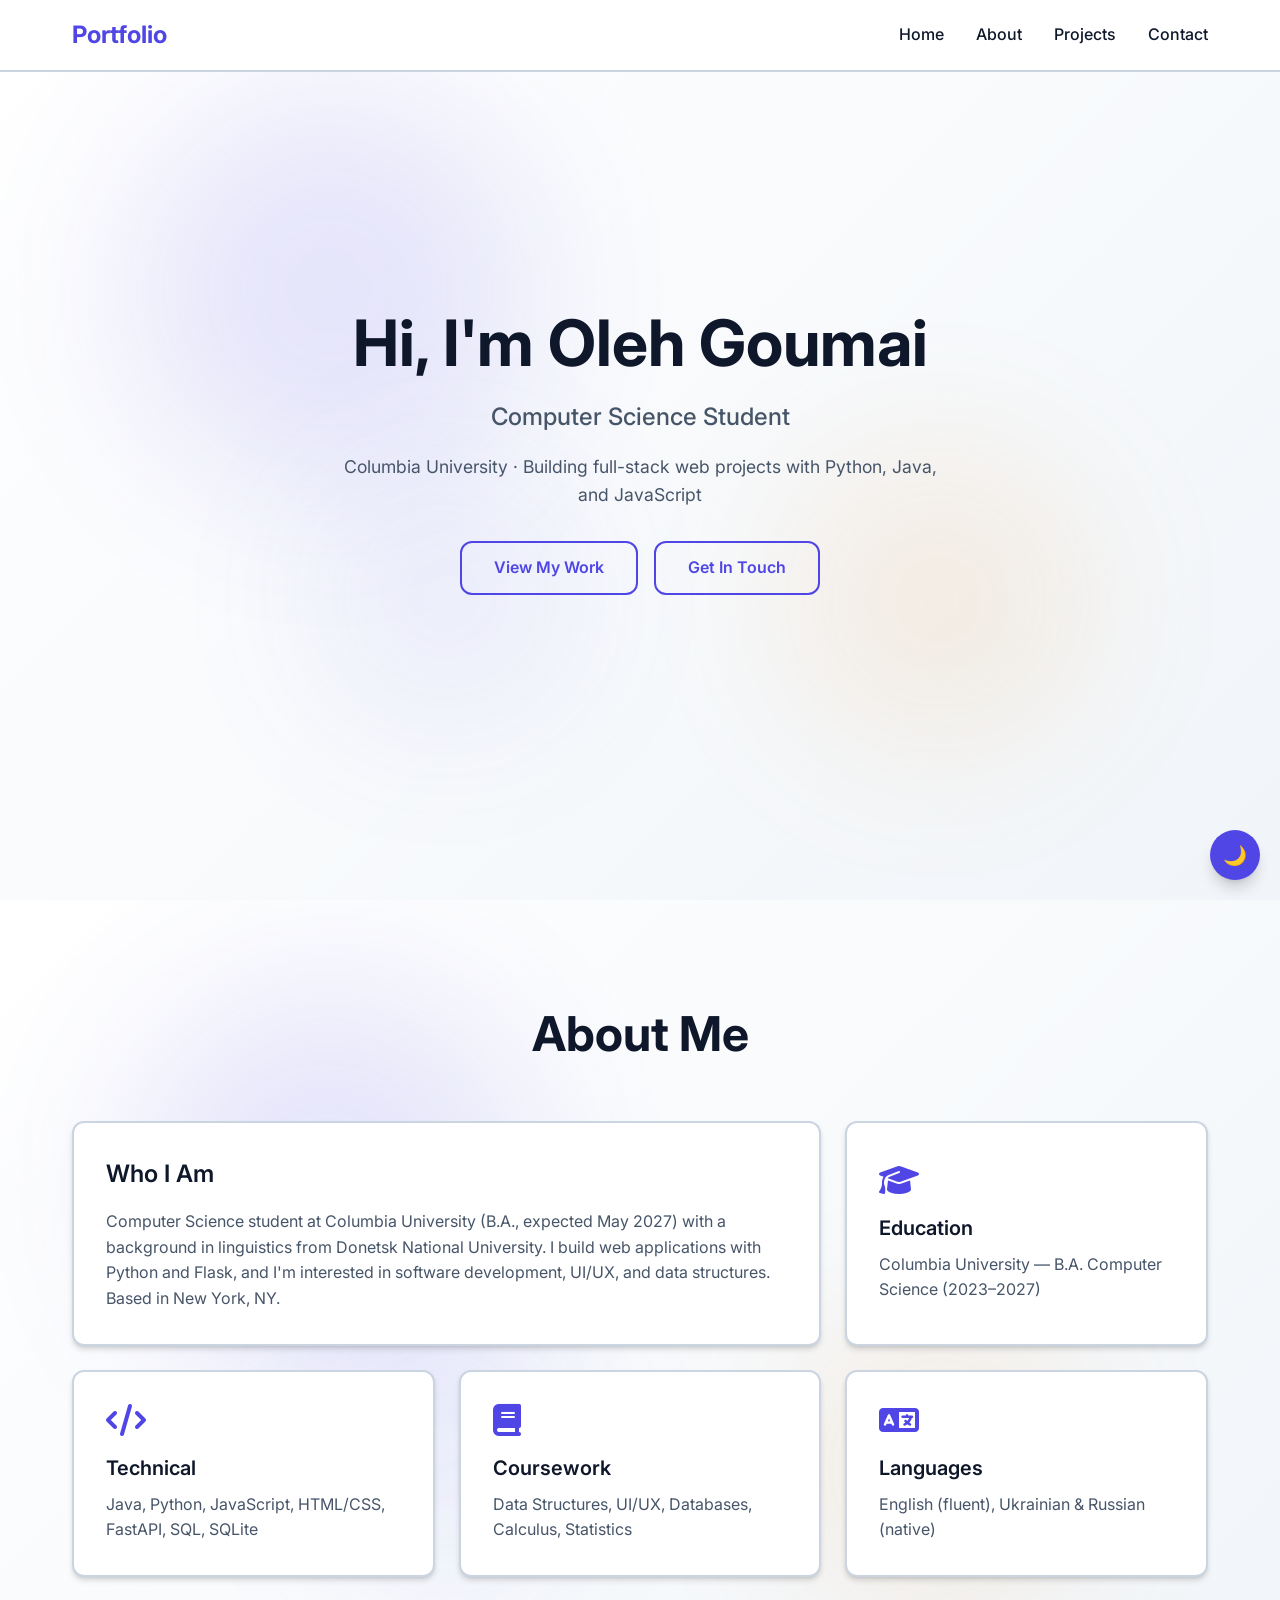
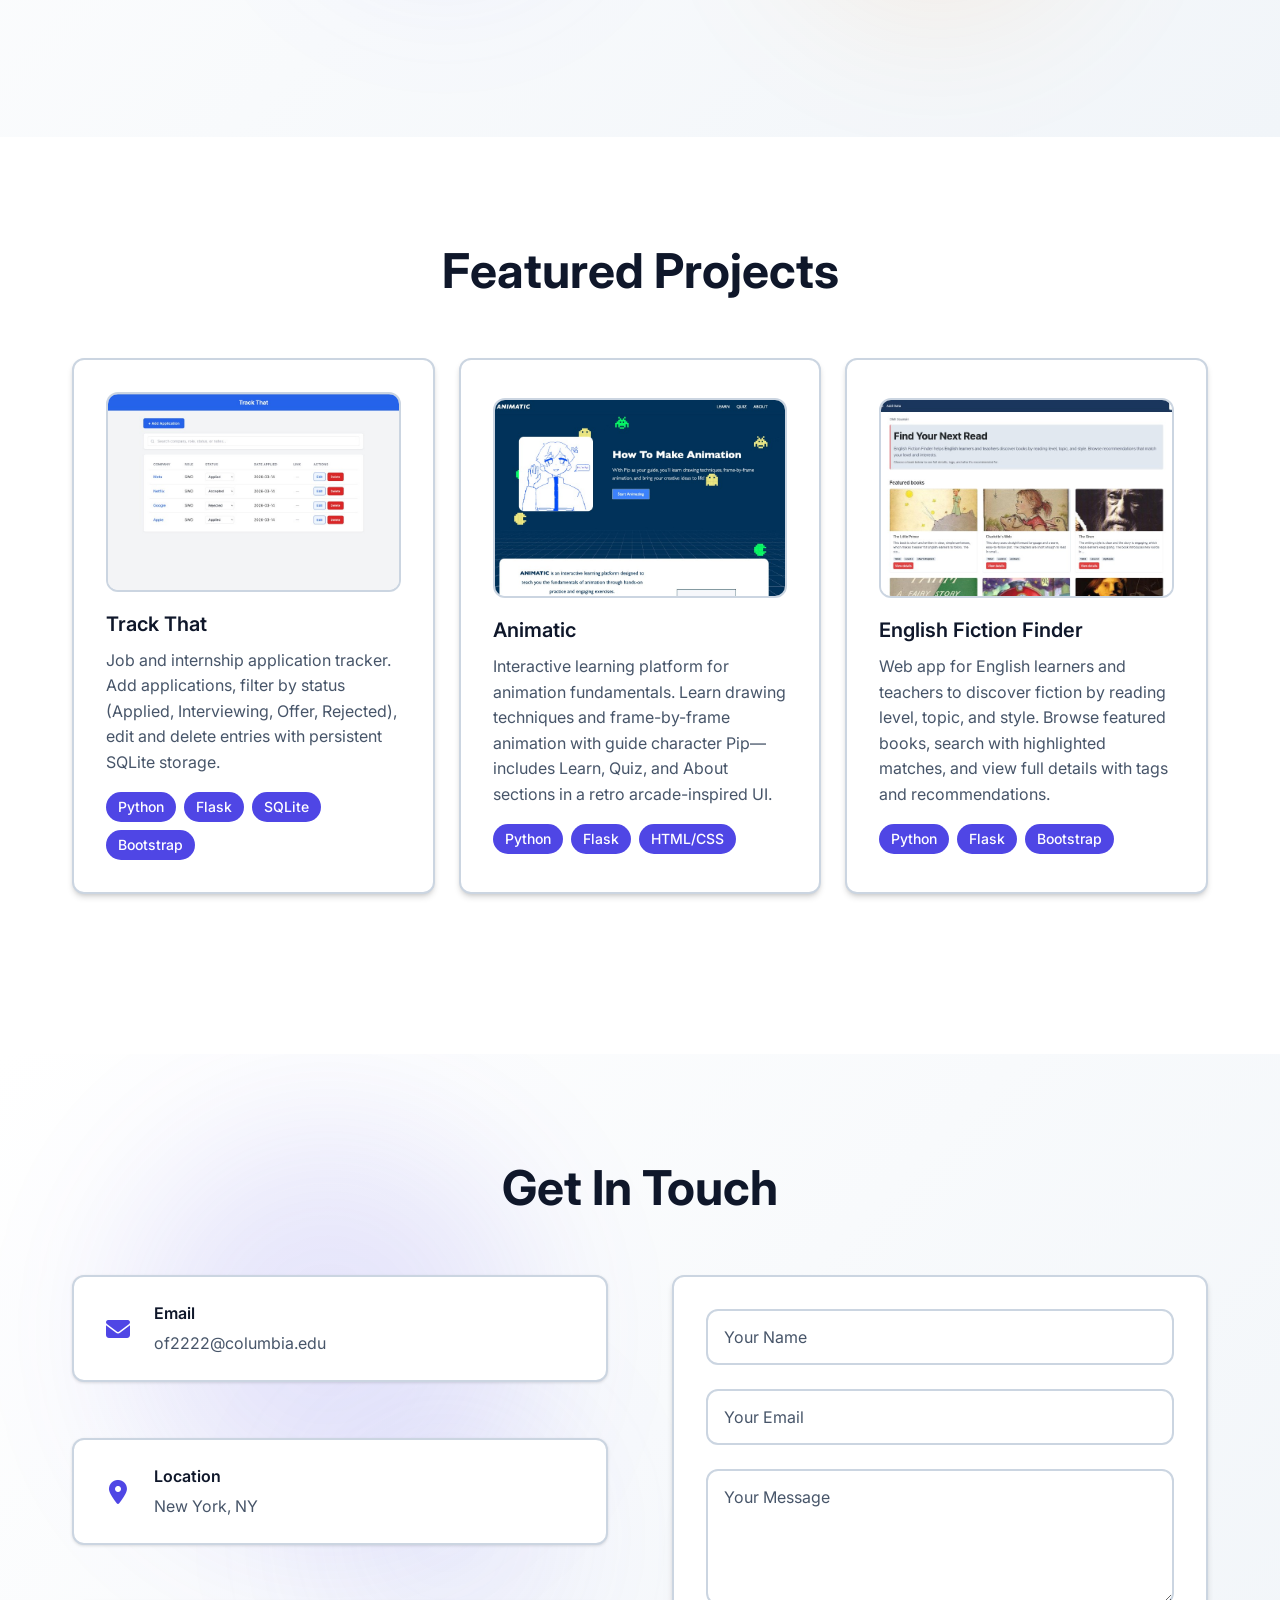
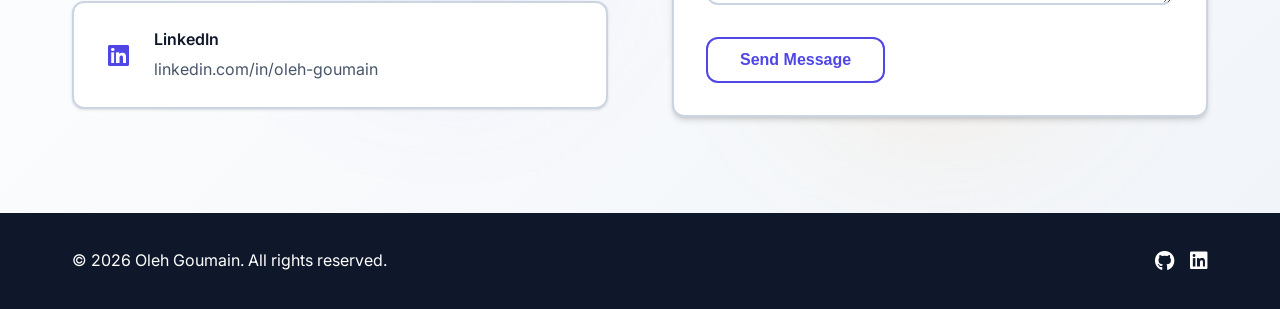
==== index.html @ 56ac2f91 "Rename Index.html to index.html for GitHub Pages default routing." ====
<!DOCTYPE html>
<html lang="en">
<head>
    <meta charset="UTF-8">
    <meta name="viewport" content="width=device-width, initial-scale=1.0">
    <meta name="description" content="Oleh Goumain - Computer Science student at Columbia University. Portfolio of web projects and technical skills.">
    <title>Oleh Goumain - Portfolio</title>
    <link rel="stylesheet" href="index.css">
    <link href="https://fonts.googleapis.com/css2?family=Inter:wght@300;400;500;600;700&display=swap" rel="stylesheet">
    <link rel="stylesheet" href="https://cdnjs.cloudflare.com/ajax/libs/font-awesome/6.4.0/css/all.min.css">
</head>
<body>
    <!-- Navigation -->
    <nav class="navbar">
        <div class="nav-container">
            <div class="nav-logo">
                <span>Portfolio</span>
            </div>
            <ul class="nav-menu">
                <li><a href="#home" class="nav-link">Home</a></li>
                <li><a href="#about" class="nav-link">About</a></li>
                <li><a href="#projects" class="nav-link">Projects</a></li>
                <li><a href="#contact" class="nav-link">Contact</a></li>
            </ul>
            <div class="hamburger">
                <span class="bar"></span>
                <span class="bar"></span>
                <span class="bar"></span>
            </div>
        </div>
    </nav>

    <!-- Hero Section -->
    <section id="home" class="hero">
        <div class="hero-bg">
            <div class="hero-gradient"></div>
            <div class="hero-orb hero-orb-1"><div class="hero-orb-inner"></div></div>
            <div class="hero-orb hero-orb-2"><div class="hero-orb-inner"></div></div>
            <div class="hero-orb hero-orb-3"><div class="hero-orb-inner"></div></div>
        </div>
        <div class="hero-content">
            <h1 class="hero-title">Hi, I'm <span class="highlight">Oleh Goumain</span></h1>
            <p class="hero-subtitle">Computer Science Student</p>
            <p class="hero-description">Columbia University · Building full-stack web projects with Python, Java, and JavaScript</p>
            <div class="hero-buttons">
                <a href="#projects" class="btn btn-primary">View My Work</a>
                <a href="#contact" class="btn btn-secondary">Get In Touch</a>
            </div>
        </div>
    </section>

    <!-- About Section with Bento Grid -->
    <section id="about" class="about-section">
        <div class="hero-bg">
            <div class="hero-gradient"></div>
            <div class="hero-orb hero-orb-1"><div class="hero-orb-inner"></div></div>
            <div class="hero-orb hero-orb-2"><div class="hero-orb-inner"></div></div>
            <div class="hero-orb hero-orb-3"><div class="hero-orb-inner"></div></div>
        </div>
        <div class="container">
            <h2 class="section-title">About Me</h2>
            <div class="bento-grid">
                <div class="bento-item large">
                    <div class="bento-content">
                        <h3>Who I Am</h3>
                        <p>Computer Science student at Columbia University (B.A., expected May 2027) with a background in linguistics from Donetsk National University. I build web applications with Python and Flask, and I'm interested in software development, UI/UX, and data structures. Based in New York, NY.</p>
                    </div>
                </div>
                <div class="bento-item">
                    <div class="bento-content">
                        <i class="fas fa-graduation-cap"></i>
                        <h4>Education</h4>
                        <p>Columbia University — B.A. Computer Science (2023–2027)</p>
                    </div>
                </div>
                <div class="bento-item">
                    <div class="bento-content">
                        <i class="fas fa-code"></i>
                        <h4>Technical</h4>
                        <p>Java, Python, JavaScript, HTML/CSS, FastAPI, SQL, SQLite</p>
                    </div>
                </div>
                <div class="bento-item">
                    <div class="bento-content">
                        <i class="fas fa-book"></i>
                        <h4>Coursework</h4>
                        <p>Data Structures, UI/UX, Databases, Calculus, Statistics</p>
                    </div>
                </div>
                <div class="bento-item">
                    <div class="bento-content">
                        <i class="fas fa-language"></i>
                        <h4>Languages</h4>
                        <p>English (fluent), Ukrainian & Russian (native)</p>
                    </div>
                </div>
            </div>
        </div>
    </section>

    <!-- Projects Section with Bento Grid -->
    <section id="projects" class="projects-section">
        <div class="container">
            <h2 class="section-title">Featured Projects</h2>
            <div class="bento-grid">
                <div class="bento-item project-card">
                    <a href="https://github.com/OleNY1/Track-That" class="project-link" target="_blank" rel="noopener noreferrer">
                        <div class="bento-content">
                            <div class="project-image">
                                <img src="track-that.png" alt="Track That - Job application tracker interface">
                            </div>
                            <h4>Track That</h4>
                            <p>Job and internship application tracker. Add applications, filter by status (Applied, Interviewing, Offer, Rejected), edit and delete entries with persistent SQLite storage.</p>
                            <div class="project-tags">
                                <span class="tag">Python</span>
                                <span class="tag">Flask</span>
                                <span class="tag">SQLite</span>
                                <span class="tag">Bootstrap</span>
                            </div>
                        </div>
                    </a>
                </div>
                <div class="bento-item project-card">
                    <a href="https://github.com/OleNY1/Animatic_UI_Project" class="project-link" target="_blank" rel="noopener noreferrer">
                        <div class="bento-content">
                            <div class="project-image">
                                <img src="animatic.png" alt="Animatic - interactive animation learning platform landing page">
                            </div>
                            <h4>Animatic</h4>
                            <p>Interactive learning platform for animation fundamentals. Learn drawing techniques and frame-by-frame animation with guide character Pip—includes Learn, Quiz, and About sections in a retro arcade-inspired UI.</p>
                            <div class="project-tags">
                                <span class="tag">Python</span>
                                <span class="tag">Flask</span>
                                <span class="tag">HTML/CSS</span>
                            </div>
                        </div>
                    </a>
                </div>
                <div class="bento-item project-card">
                    <a href="https://github.com/OleNY1/English_fiction_finder" class="project-link" target="_blank" rel="noopener noreferrer">
                        <div class="bento-content">
                            <div class="project-image">
                                <img src="english-fiction-finder.png" alt="English Fiction Finder - book recommendations for English learners">
                            </div>
                            <h4>English Fiction Finder</h4>
                            <p>Web app for English learners and teachers to discover fiction by reading level, topic, and style. Browse featured books, search with highlighted matches, and view full details with tags and recommendations.</p>
                            <div class="project-tags">
                                <span class="tag">Python</span>
                                <span class="tag">Flask</span>
                                <span class="tag">Bootstrap</span>
                            </div>
                        </div>
                    </a>
                </div>
            </div>
        </div>
    </section>

    <!-- Contact Section -->
    <section id="contact" class="contact-section">
        <div class="hero-bg">
            <div class="hero-gradient"></div>
            <div class="hero-orb hero-orb-1"><div class="hero-orb-inner"></div></div>
            <div class="hero-orb hero-orb-2"><div class="hero-orb-inner"></div></div>
            <div class="hero-orb hero-orb-3"><div class="hero-orb-inner"></div></div>
        </div>
        <div class="container">
            <h2 class="section-title">Get In Touch</h2>
            <div class="contact-grid">
                <div class="contact-info">
                    <div class="contact-item">
                        <i class="fas fa-envelope"></i>
                        <div>
                            <h4>Email</h4>
                            <p><a href="mailto:of2222@columbia.edu">of2222@columbia.edu</a></p>
                        </div>
                    </div>
                    <div class="contact-item">
                        <i class="fas fa-map-marker-alt"></i>
                        <div>
                            <h4>Location</h4>
                            <p>New York, NY</p>
                        </div>
                    </div>
                    <div class="contact-item">
                        <i class="fab fa-linkedin"></i>
                        <div>
                            <h4>LinkedIn</h4>
                            <p><a href="https://linkedin.com/in/oleh-goumain" target="_blank" rel="noopener noreferrer">linkedin.com/in/oleh-goumain</a></p>
                        </div>
                    </div>
                </div>
                <div class="contact-form">
                    <form>
                        <div class="form-group">
                            <input type="text" placeholder="Your Name" required>
                        </div>
                        <div class="form-group">
                            <input type="email" placeholder="Your Email" required>
                        </div>
                        <div class="form-group">
                            <textarea placeholder="Your Message" rows="5" required></textarea>
                        </div>
                        <button type="submit" class="btn btn-primary">Send Message</button>
                    </form>
                </div>
            </div>
        </div>
    </section>

    <!-- Footer -->
    <footer class="footer">
        <div class="container">
            <div class="footer-content">
                <p>&copy; 2026 Oleh Goumain. All rights reserved.</p>
                <div class="social-links">
                    <a href="https://github.com/OleNY1" target="_blank" rel="noopener noreferrer" aria-label="GitHub"><i class="fab fa-github"></i></a>
                    <a href="https://linkedin.com/in/oleh-goumain" target="_blank" rel="noopener noreferrer" aria-label="LinkedIn"><i class="fab fa-linkedin"></i></a>
                </div>
            </div>
        </div>
    </footer>

    <script src="Index.js"></script>
</body>
</html>
---- index.css ----
/* Reset and Base Styles */
* {
    margin: 0;
    padding: 0;
    box-sizing: border-box;
}

:root {
    --primary-color: #4f46e5;
    --primary-dark: #4338ca;
    --secondary-color: #d97706;
    --text-primary: #0f172a;
    --text-secondary: #475569;
    --bg-primary: #ffffff;
    --bg-secondary: #f1f5f9;
    --bg-tertiary: #e2e8f0;
    --border-color: #cbd5e1;
    --shadow-sm: 0 1px 3px 0 rgb(0 0 0 / 0.12);
    --shadow-md: 0 4px 6px -1px rgb(0 0 0 / 0.15), 0 2px 4px -2px rgb(0 0 0 / 0.12);
    --shadow-lg: 0 10px 15px -3px rgb(0 0 0 / 0.18), 0 4px 6px -4px rgb(0 0 0 / 0.12);
    --shadow-xl: 0 20px 25px -5px rgb(0 0 0 / 0.2), 0 8px 10px -6px rgb(0 0 0 / 0.15);
    --border-radius: 12px;
    --transition: all 0.3s cubic-bezier(0.4, 0, 0.2, 1);
}

body {
    font-family: 'Inter', -apple-system, BlinkMacSystemFont, 'Segoe UI', Roboto, sans-serif;
    line-height: 1.6;
    color: var(--text-primary);
    background-color: var(--bg-primary);
    overflow-x: hidden;
}

.container {
    max-width: 1200px;
    margin: 0 auto;
    padding: 0 2rem;
}

/* Navigation */
.navbar {
    position: fixed;
    top: 0;
    width: 100%;
    background: rgba(255, 255, 255, 0.98);
    backdrop-filter: blur(10px);
    border-bottom: 2px solid var(--border-color);
    z-index: 1000;
    transition: var(--transition);
}

.nav-container {
    max-width: 1200px;
    margin: 0 auto;
    padding: 0 2rem;
    display: flex;
    justify-content: space-between;
    align-items: center;
    height: 70px;
}

.nav-logo span {
    font-size: 1.5rem;
    font-weight: 700;
    color: var(--primary-color);
}

.nav-menu {
    display: flex;
    list-style: none;
    gap: 2rem;
}


.nav-link {
    text-decoration: none;
    color: var(--text-primary);
    font-weight: 500;
    transition: var(--transition);
    position: relative;      
}

.nav-link:hover {
    color: var(--primary-color);
}

.nav-link::after {
    content: '';
    position: absolute;
    bottom: -5px;
    left: 0;
    width: 0;
    height: 2px;
    background: var(--primary-color);
    transition: var(--transition);
}

.nav-link:hover::after {
    width: 100%;
}

.hamburger {
    display: none;
    flex-direction: column;
    cursor: pointer;
}

.bar {
    width: 25px;
    height: 3px;
    background: var(--text-primary);
    margin: 3px 0;
    transition: var(--transition);
}


/* Hero Section */
.hero {
    min-height: 100vh;
    display: flex;
    align-items: center;
    justify-content: center;
    text-align: center;
    padding: 2rem;
    position: relative;
    overflow: hidden;
}

.hero-bg {
    position: absolute;
    inset: 0;
    pointer-events: none;
}

.hero-gradient {
    position: absolute;
    inset: 0;
    background: linear-gradient(135deg, #ffffff 0%, #f1f5f9 25%, #e2e8f0 50%, #cbd5e1 75%, #f8fafc 100%);
    background-size: 400% 400%;
    animation: gradientShift 15s ease infinite;
}

.hero-orb {
    position: absolute;
    transition: transform 0.3s ease-out;
}

.hero-orb-inner {
    width: 100%;
    height: 100%;
    border-radius: 50%;
    filter: blur(80px);
    opacity: 0.5;
}

.hero-orb-1 {
    width: 400px;
    height: 400px;
    top: 10%;
    left: 10%;
}

.hero-orb-1 .hero-orb-inner {
    background: rgba(79, 70, 229, 0.25);
    animation: float1 12s ease-in-out infinite;
}

.hero-orb-2 {
    width: 300px;
    height: 300px;
    top: 50%;
    right: 15%;
}

.hero-orb-2 .hero-orb-inner {
    background: rgba(217, 119, 6, 0.2);
    animation: float2 14s ease-in-out infinite;
}

.hero-orb-3 {
    width: 250px;
    height: 250px;
    bottom: 20%;
    left: 25%;
}

.hero-orb-3 .hero-orb-inner {
    background: rgba(99, 102, 241, 0.2);
    animation: float3 10s ease-in-out infinite;
}

.hero-content {
    max-width: 800px;
    position: relative;
    z-index: 1;
}

@keyframes gradientShift {
    0%, 100% { background-position: 0% 50%; }
    50% { background-position: 100% 50%; }
}

@keyframes float1 {
    0%, 100% { transform: translate(0, 0) scale(1); }
    33% { transform: translate(30px, -40px) scale(1.05); }
    66% { transform: translate(-20px, 20px) scale(0.95); }
}

@keyframes float2 {
    0%, 100% { transform: translate(0, 0) scale(1); }
    33% { transform: translate(-40px, 25px) scale(1.1); }
    66% { transform: translate(25px, -30px) scale(0.9); }
}

@keyframes float3 {
    0%, 100% { transform: translate(0, 0) scale(1); }
    50% { transform: translate(-30px, -25px) scale(1.08); }
}

/* Ensure dark theme works with dynamic backgrounds */
.dark-theme .hero-gradient {
    background: linear-gradient(135deg, #0f172a 0%, #1e293b 25%, #334155 50%, #475569 75%, #1e293b 100%);
    background-size: 400% 400%;
}

.dark-theme .hero-orb-inner {
    opacity: 0.4;
}

/* stopped at line-height */
.hero-title {
    font-size: clamp(2.5rem, 5vw, 4rem);
    font-weight: 700;
    margin-bottom: 1rem;
    line-height: 1.2;
}

/* .highlight selector doesn't work properly it suppose to change purple to orange gradient text of "Oleh Goumain"*/
/* .highlight {
    background: linear-gradient(135deg, var(--primary-color), var(--secondary-color));
    -webkit-background-clip: text;
    -webkit-text-fill-color: transparent;
    background-clip: text;
} */

.hero-subtitle {
    font-size: 1.5rem;
    color: var(--text-secondary);
    margin-bottom: 1rem;
    font-weight: 500;
}

.hero-description {
    font-size: 1.1rem;
    color: var(--text-secondary);
    margin-bottom: 2rem;
    max-width: 600px;
    margin-left: auto;
    margin-right: auto;
}

.hero-buttons {
    display: flex;
    gap: 1rem;
    justify-content: center;
    flex-wrap: wrap;
}

/* Buttons */
.btn {
    display: inline-block;
    padding: 0.75rem 2rem;
    border-radius: var(--border-radius);
    text-decoration: none;
    font-weight: 600;
    transition: var(--transition);
    border: none;
    cursor: pointer;
    font-size: 1rem;
}

.btn-primary {
    background: transparent;
    color: var(--primary-color);
    border: 2px solid var(--primary-color);
}

.btn-primary:hover {
    background: var(--primary-dark);
    color: white;
    transform: translateY(-2px);
    box-shadow: var(--shadow-lg);
}

.btn-secondary {
    background: transparent;
    color: var(--primary-color);
    border: 2px solid var(--primary-color);
}

.btn-secondary:hover {
    background: var(--primary-color);
    color: white;
    transform: translateY(-2px);
    box-shadow: var(--shadow-lg);
}

/* This is where i stopped */
/* Section Styles */
.section-title {
    font-size: clamp(2rem, 4vw, 3rem);
    font-weight: 700;
    text-align: center;
    margin-bottom: 3rem;
    color: var(--text-primary);
}

/* Bento Grid */
.bento-grid {
    display: grid;
    grid-template-columns: repeat(auto-fit, minmax(300px, 1fr));
    gap: 1.5rem;
    margin-bottom: 4rem;
}

.bento-item {
    background: var(--bg-primary);
    border-radius: var(--border-radius);
    padding: 2rem;
    box-shadow: var(--shadow-md);
    transition: var(--transition);
    border: 2px solid var(--border-color);
    position: relative;
    overflow: hidden;
}

.bento-item::before {
    content: '';
    position: absolute;
    top: 0;
    left: 0;
    right: 0;
    height: 4px;
    background: linear-gradient(135deg, var(--primary-color), var(--secondary-color));
    transform: scaleX(0);
    transition: var(--transition);
}

.bento-item:hover {
    transform: translateY(-5px);
    box-shadow: var(--shadow-xl);
}

.bento-item:hover::before {
    transform: scaleX(1);
}

.bento-item.large {
    grid-column: span 2;
}

.bento-content {
    height: 100%;
    display: flex;
    flex-direction: column;
    justify-content: center;
}

.bento-content h3 {
    font-size: 1.5rem;
    font-weight: 600;
    margin-bottom: 1rem;
    color: var(--text-primary);
}

.bento-content h4 {
    font-size: 1.25rem;
    font-weight: 600;
    margin-bottom: 0.5rem;
    color: var(--text-primary);
}

.bento-content p {
    color: var(--text-secondary);
    line-height: 1.6;
}

.bento-content i {
    font-size: 2rem;
    color: var(--primary-color);
    margin-bottom: 1rem;
}

/* About Section */
.about-section {
    padding: 6rem 0;
    position: relative;
    overflow: hidden;
}

.about-section .container {
    position: relative;
    z-index: 1;
}

/* Projects Section */
.projects-section {
    padding: 6rem 0;
}

.project-card {
    cursor: pointer;
}

.project-link {
    text-decoration: none;
    color: inherit;
    display: block;
    height: 100%;
}

.project-image {
    width: 100%;
    height: 200px;
    background: var(--bg-tertiary);
    border: 2px solid var(--border-color);
    border-radius: var(--border-radius);
    margin-bottom: 1rem;
    display: flex;
    align-items: center;
    justify-content: center;
    overflow: hidden;
}

.project-image img {
    width: 100%;
    height: 100%;
    object-fit: cover;
    display: block;
}

.project-placeholder {
    color: var(--text-primary);
    font-size: 1.1rem;
    font-weight: 600;
}

.project-tags {
    display: flex;
    gap: 0.5rem;
    margin-top: 1rem;
    flex-wrap: wrap;
}

.tag {
    background: var(--primary-color);
    color: white;
    padding: 0.25rem 0.75rem;
    border-radius: 20px;
    font-size: 0.875rem;
    font-weight: 500;
}

/* Contact Section */
.contact-section {
    padding: 6rem 0;
    position: relative;
    overflow: hidden;
}

.contact-section .container {
    position: relative;
    z-index: 1;
}

.contact-grid {
    display: grid;
    grid-template-columns: 1fr 1fr;
    gap: 4rem;
    align-items: start;
}

.contact-info {
    display: flex;
    flex-direction: column;
    gap: 3.5rem;
}

.contact-item {
    display: flex;
    align-items: center;
    gap: 1rem;
    padding: 1.5rem;
    background: var(--bg-primary);
    border-radius: var(--border-radius);
    box-shadow: var(--shadow-sm);
    border: 2px solid var(--border-color);
    transition: var(--transition);
}

.contact-item:hover {
    transform: translateY(-2px);
    box-shadow: var(--shadow-md);
}

.contact-item i {
    font-size: 1.5rem;
    color: var(--primary-color);
    width: 40px;
    text-align: center;
}

.contact-item h4 {
    font-weight: 600;
    margin-bottom: 0.25rem;
    color: var(--text-primary);
}

.contact-item p {
    color: var(--text-secondary);
}

.contact-item a {
    color: var(--text-secondary);
    text-decoration: none;
}

.contact-item a:hover {
    color: var(--primary-color);
}

.contact-form {
    background: var(--bg-primary);
    padding: 2rem;
    border-radius: var(--border-radius);
    box-shadow: var(--shadow-md);
    border: 2px solid var(--border-color);
}

.form-group {
    margin-bottom: 1.5rem;
}

.form-group input,
.form-group textarea {
    width: 100%;
    padding: 1rem;
    border: 2px solid var(--border-color);
    border-radius: var(--border-radius);
    font-size: 1rem;
    transition: var(--transition);
    font-family: inherit;
    color: var(--text-primary);
    background: var(--bg-primary);
}

.form-group input::placeholder,
.form-group textarea::placeholder {
    color: var(--text-secondary);
}

.form-group input:focus,
.form-group textarea:focus {
    outline: none;
    border-color: var(--primary-color);
    box-shadow: 0 0 0 3px rgb(79 70 229 / 0.25);
}

.form-group textarea {
    resize: vertical;
    min-height: 120px;
}

/* Footer */
.footer {
    background: #0f172a;
    color: white;
    padding: 2rem 0;
    text-align: center;
}

.footer-content {
    display: flex;
    justify-content: space-between;
    align-items: center;
    flex-wrap: wrap;
    gap: 1rem;
}

.social-links {
    display: flex;
    gap: 1rem;
}

.social-links a {
    color: white;
    font-size: 1.25rem;
    transition: var(--transition);
}

.social-links a:hover {
    color: var(--primary-color);
    transform: translateY(-2px);
}

/* Responsive Design */
@media (max-width: 768px) {
    .nav-menu {
        position: fixed;
        left: -100%;
        top: 70px;
        flex-direction: column;
        background-color: var(--bg-primary);
        width: 100%;
        text-align: center;
        transition: var(--transition);
        box-shadow: var(--shadow-lg);
        padding: 2rem 0;
    }

    .nav-menu.active {
        left: 0;
    }

    .hamburger {
        display: flex;
    }

    .hamburger.active .bar:nth-child(2) {
        opacity: 0;
    }

    .hamburger.active .bar:nth-child(1) {
        transform: translateY(8px) rotate(45deg);
    }

    .hamburger.active .bar:nth-child(3) {
        transform: translateY(-8px) rotate(-45deg);
    }

    .bento-grid {
        grid-template-columns: 1fr;
    }

    .bento-item.large {
        grid-column: span 1;
    }

    .contact-grid {
        grid-template-columns: 1fr;
        gap: 2rem;
    }

    .hero-buttons {
        flex-direction: column;
        align-items: center;
    }

    .footer-content {
        flex-direction: column;
        text-align: center;
    }
}

@media (max-width: 480px) {
    .container {
        padding: 0 1rem;
    }

    .nav-container {
        padding: 0 1rem;
    }

    .hero {
        padding: 1rem;
    }

    .bento-item {
        padding: 1.5rem;
    }

    .contact-form {
        padding: 1.5rem;
    }
}

/* Animations */
@keyframes fadeInUp {
    from {
        opacity: 0;
        transform: translateY(30px);
    }
    to {
        opacity: 1;
        transform: translateY(0);
    }
}

.bento-item {
    animation: fadeInUp 0.6s ease-out;
}

.bento-item:nth-child(1) { animation-delay: 0.1s; }
.bento-item:nth-child(2) { animation-delay: 0.2s; }
.bento-item:nth-child(3) { animation-delay: 0.3s; }
.bento-item:nth-child(4) { animation-delay: 0.4s; }
.bento-item:nth-child(5) { animation-delay: 0.5s; }

/* Smooth scrolling */
html {
    scroll-behavior: smooth;
}

/* Loading animation for images */
.project-image {
    position: relative;
}

.project-image::before {
    content: '';
    position: absolute;
    top: 0;
    left: -100%;
    width: 100%;
    height: 100%;
    background: linear-gradient(90deg, transparent, rgba(255,255,255,0.4), transparent);
    animation: loading 1.5s infinite;
}

@keyframes loading {
    0% { left: -100%; }
    100% { left: 100%; }
}

/* Dark theme styles */
.dark-theme {
    --text-primary: #f8fafc;
    --text-secondary: #94a3b8;
    --bg-primary: #0f172a;
    --bg-secondary: #1e293b;
    --bg-tertiary: #334155;
    --border-color: #475569;
}

.dark-theme .navbar {
    background: rgba(17, 24, 39, 0.95);
    border-bottom-color: var(--border-color);
}

.dark-theme .bento-item {
    background: var(--bg-secondary);
    border-color: var(--border-color);
}

.dark-theme .contact-item {
    background: var(--bg-secondary);
}

.dark-theme .contact-form {
    background: var(--bg-secondary);
}

/* Loader styles */
.loader-content {
    text-align: center;
}

.loader-spinner {
    width: 50px;
    height: 50px;
    border: 3px solid var(--border-color);
    border-top: 3px solid var(--primary-color);
    border-radius: 50%;
    animation: spin 1s linear infinite;
    margin: 0 auto 1rem;
}

@keyframes spin {
    0% { transform: rotate(0deg); }
    100% { transform: rotate(360deg); }
}

/* Notification styles */
.notification-content {
    display: flex;
    align-items: center;
    justify-content: space-between;
    gap: 1rem;
}

.notification-close {
    background: none;
    border: none;
    color: white;
    font-size: 1.5rem;
    cursor: pointer;
    padding: 0;
    line-height: 1;
}

/* Theme toggle hover effect */
.theme-toggle:hover {
    transform: scale(1.1);
    box-shadow: var(--shadow-xl);
}

/* Cursor trail styles */
.cursor-trail {
    pointer-events: none;
}

/* Scroll progress styles */
.scroll-progress {
    position: fixed;
    top: 0;
    left: 0;
    width: 0%;
    height: 3px;
    background: linear-gradient(90deg, var(--primary-color), var(--secondary-color));
    z-index: 10001;
    transition: width 0.1s ease-out;
}
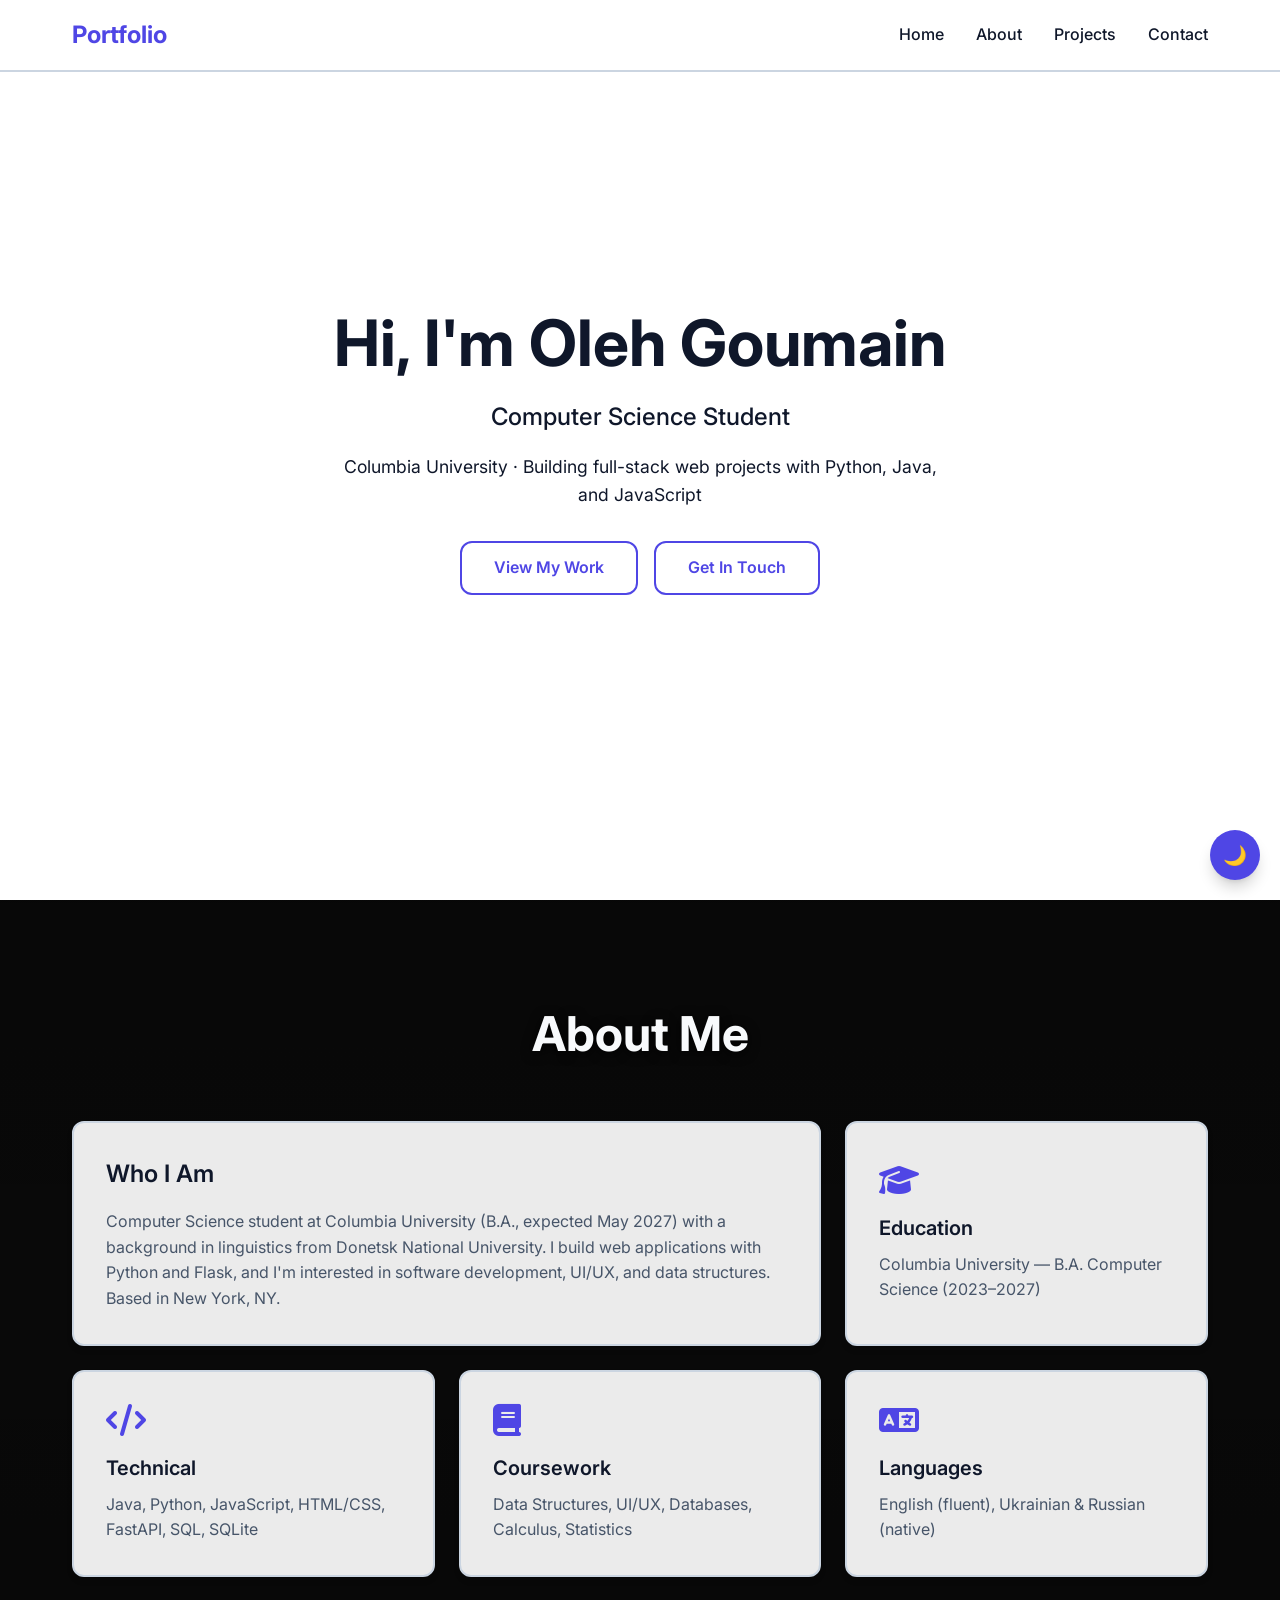
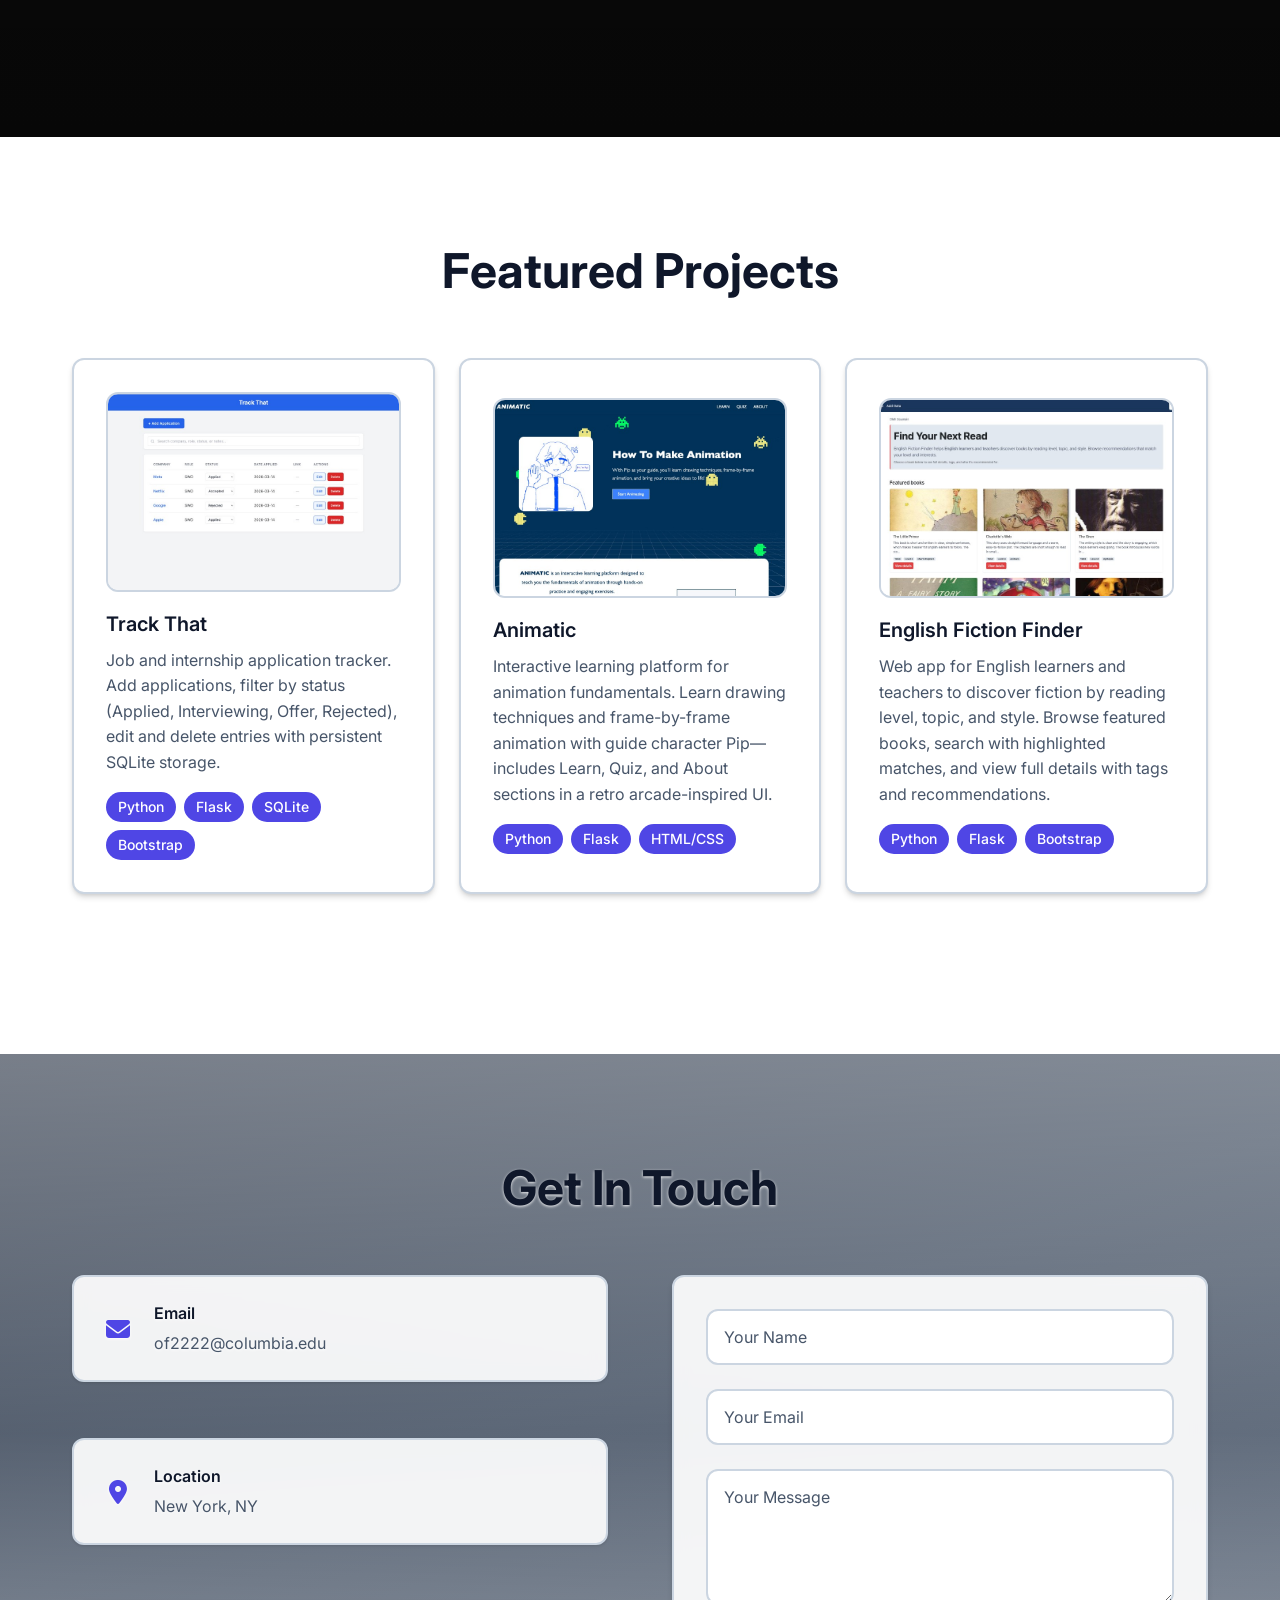
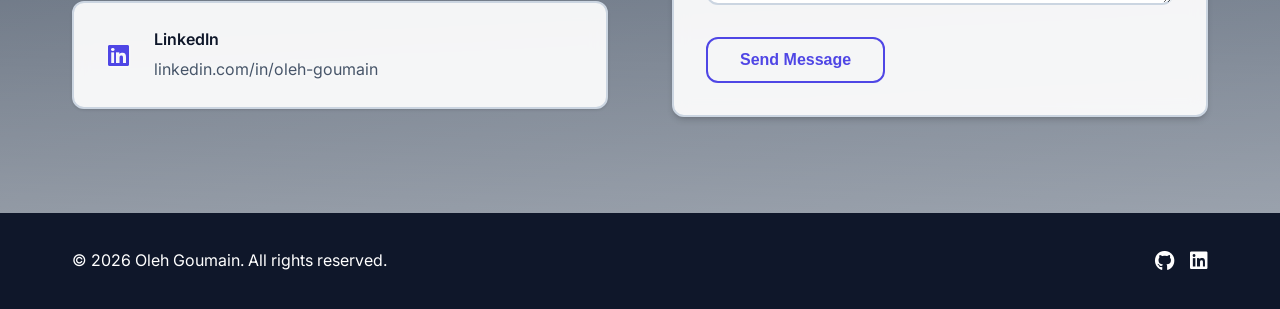
==== commit fe976e90: "Update portfolio with video backgrounds, projects, and UX improvements. Add hero/about/contact video" ====
--- a/index.html
+++ b/index.html
@@ -5,6 +5,7 @@
     <meta name="viewport" content="width=device-width, initial-scale=1.0">
     <meta name="description" content="Oleh Goumain - Computer Science student at Columbia University. Portfolio of web projects and technical skills.">
     <title>Oleh Goumain - Portfolio</title>
+    <link rel="preload" href="bg-video-2.mp4" as="video" type="video/mp4">
     <link rel="stylesheet" href="index.css">
     <link href="https://fonts.googleapis.com/css2?family=Inter:wght@300;400;500;600;700&display=swap" rel="stylesheet">
     <link rel="stylesheet" href="https://cdnjs.cloudflare.com/ajax/libs/font-awesome/6.4.0/css/all.min.css">
@@ -32,11 +33,11 @@
 
     <!-- Hero Section -->
     <section id="home" class="hero">
-        <div class="hero-bg">
+        <div class="hero-bg hero-bg--video">
+            <video id="hero-video" class="bg-video" autoplay muted loop playsinline preload="auto" aria-hidden="true">
+                <source src="bg-video-2.mp4" type="video/mp4">
+            </video>
             <div class="hero-gradient"></div>
-            <div class="hero-orb hero-orb-1"><div class="hero-orb-inner"></div></div>
-            <div class="hero-orb hero-orb-2"><div class="hero-orb-inner"></div></div>
-            <div class="hero-orb hero-orb-3"><div class="hero-orb-inner"></div></div>
         </div>
         <div class="hero-content">
             <h1 class="hero-title">Hi, I'm <span class="highlight">Oleh Goumain</span></h1>
@@ -51,11 +52,9 @@
 
     <!-- About Section with Bento Grid -->
     <section id="about" class="about-section">
-        <div class="hero-bg">
+        <div class="hero-bg hero-bg--video hero-bg--video-dark">
+            <video class="bg-video bg-video--lazy" data-src="bg-video-1.mp4" muted loop playsinline preload="none" aria-hidden="true"></video>
             <div class="hero-gradient"></div>
-            <div class="hero-orb hero-orb-1"><div class="hero-orb-inner"></div></div>
-            <div class="hero-orb hero-orb-2"><div class="hero-orb-inner"></div></div>
-            <div class="hero-orb hero-orb-3"><div class="hero-orb-inner"></div></div>
         </div>
         <div class="container">
             <h2 class="section-title">About Me</h2>
@@ -158,11 +157,9 @@
 
     <!-- Contact Section -->
     <section id="contact" class="contact-section">
-        <div class="hero-bg">
+        <div class="hero-bg hero-bg--video" id="contact-video-wrap">
+            <video id="contact-video" class="bg-video bg-video--lazy" data-src="bg-video-2.mp4" muted loop playsinline preload="none" aria-hidden="true"></video>
             <div class="hero-gradient"></div>
-            <div class="hero-orb hero-orb-1"><div class="hero-orb-inner"></div></div>
-            <div class="hero-orb hero-orb-2"><div class="hero-orb-inner"></div></div>
-            <div class="hero-orb hero-orb-3"><div class="hero-orb-inner"></div></div>
         </div>
         <div class="container">
             <h2 class="section-title">Get In Touch</h2>
@@ -191,15 +188,18 @@
                     </div>
                 </div>
                 <div class="contact-form">
-                    <form>
+                    <form id="contact-form" action="https://formsubmit.co/of2222@columbia.edu" method="POST">
+                        <input type="hidden" name="_subject" value="New message from portfolio site">
+                        <input type="hidden" name="_captcha" value="false">
+                        <input type="hidden" name="_template" value="table">
                         <div class="form-group">
-                            <input type="text" placeholder="Your Name" required>
+                            <input type="text" name="name" placeholder="Your Name" required>
                         </div>
                         <div class="form-group">
-                            <input type="email" placeholder="Your Email" required>
+                            <input type="email" name="email" placeholder="Your Email" required>
                         </div>
                         <div class="form-group">
-                            <textarea placeholder="Your Message" rows="5" required></textarea>
+                            <textarea name="message" placeholder="Your Message" rows="5" required></textarea>
                         </div>
                         <button type="submit" class="btn btn-primary">Send Message</button>
                     </form>
--- a/index.css
+++ b/index.css
@@ -130,6 +130,85 @@
     position: absolute;
     inset: 0;
     pointer-events: none;
+    overflow: hidden;
+}
+
+.bg-video {
+    position: absolute;
+    inset: 0;
+    width: 100%;
+    height: 100%;
+    object-fit: cover;
+    z-index: 0;
+}
+
+.bg-video--lazy {
+    opacity: 0;
+    transition: opacity 0.6s ease-in;
+}
+
+.bg-video--lazy.is-playing {
+    opacity: 1;
+}
+
+.contact-section .hero-bg--video {
+    background: linear-gradient(160deg, #1e293b 0%, #334155 45%, #475569 100%);
+}
+
+.about-section .hero-bg--video-dark {
+    background: #0a0a0a;
+}
+
+.hero-bg--video .hero-gradient {
+    z-index: 1;
+    background: linear-gradient(
+        180deg,
+        rgba(255, 255, 255, 0.35) 0%,
+        rgba(255, 255, 255, 0.15) 45%,
+        rgba(255, 255, 255, 0.4) 100%
+    );
+    animation: none;
+}
+
+.hero .hero-bg--video .hero-gradient,
+.contact-section .hero-bg--video .hero-gradient {
+    background: linear-gradient(
+        180deg,
+        rgba(255, 255, 255, 0.4) 0%,
+        rgba(255, 255, 255, 0.2) 50%,
+        rgba(255, 255, 255, 0.45) 100%
+    );
+}
+
+.about-section .hero-bg--video-dark .hero-gradient {
+    background: linear-gradient(
+        180deg,
+        rgba(0, 0, 0, 0.25) 0%,
+        rgba(0, 0, 0, 0.1) 50%,
+        rgba(0, 0, 0, 0.3) 100%
+    );
+}
+
+.about-section .section-title {
+    color: #f8fafc;
+    text-shadow: 0 2px 12px rgba(0, 0, 0, 0.9);
+}
+
+.hero .hero-content,
+.hero .hero-content .hero-title,
+.hero .hero-content .hero-subtitle,
+.hero .hero-content .hero-description,
+.contact-section .section-title,
+.contact-section .contact-item,
+.contact-section .contact-form {
+    text-shadow: 0 1px 3px rgba(255, 255, 255, 0.9);
+}
+
+.about-section .bento-item,
+.contact-section .contact-item,
+.contact-section .contact-form {
+    background: rgba(255, 255, 255, 0.92);
+    backdrop-filter: blur(8px);
 }
 
 .hero-gradient {
@@ -218,6 +297,53 @@
 }
 
 /* Ensure dark theme works with dynamic backgrounds */
+.dark-theme .hero-bg--video .hero-gradient {
+    background: linear-gradient(
+        180deg,
+        rgba(15, 23, 42, 0.5) 0%,
+        rgba(15, 23, 42, 0.25) 45%,
+        rgba(15, 23, 42, 0.55) 100%
+    );
+}
+
+.dark-theme .hero .hero-bg--video .hero-gradient,
+.dark-theme .contact-section .hero-bg--video .hero-gradient {
+    background: linear-gradient(
+        180deg,
+        rgba(15, 23, 42, 0.55) 0%,
+        rgba(15, 23, 42, 0.3) 50%,
+        rgba(15, 23, 42, 0.6) 100%
+    );
+}
+
+.dark-theme .about-section .hero-bg--video-dark .hero-gradient {
+    background: linear-gradient(
+        180deg,
+        rgba(0, 0, 0, 0.45) 0%,
+        rgba(0, 0, 0, 0.2) 50%,
+        rgba(0, 0, 0, 0.5) 100%
+    );
+}
+
+.dark-theme .about-section .section-title {
+    color: #f8fafc;
+}
+
+.dark-theme .hero .hero-content,
+.dark-theme .about-section .section-title,
+.dark-theme .about-section .bento-item,
+.dark-theme .contact-section .section-title,
+.dark-theme .contact-section .contact-item,
+.dark-theme .contact-section .contact-form {
+    text-shadow: 0 1px 4px rgba(0, 0, 0, 0.8);
+}
+
+.dark-theme .about-section .bento-item,
+.dark-theme .contact-section .contact-item,
+.dark-theme .contact-section .contact-form {
+    background: rgba(30, 41, 59, 0.88);
+}
+
 .dark-theme .hero-gradient {
     background: linear-gradient(135deg, #0f172a 0%, #1e293b 25%, #334155 50%, #475569 75%, #1e293b 100%);
     background-size: 400% 400%;
@@ -225,6 +351,21 @@
 
 .dark-theme .hero-orb-inner {
     opacity: 0.4;
+}
+
+@media (prefers-reduced-motion: reduce) {
+    .bg-video {
+        display: none;
+    }
+
+    .hero-bg--video .hero-gradient {
+        background: linear-gradient(135deg, #ffffff 0%, #f1f5f9 50%, #f8fafc 100%);
+        animation: none;
+    }
+
+    .dark-theme .hero-bg--video .hero-gradient {
+        background: linear-gradient(135deg, #0f172a 0%, #1e293b 50%, #1e293b 100%);
+    }
 }
 
 /* stopped at line-height */
@@ -245,14 +386,14 @@
 
 .hero-subtitle {
     font-size: 1.5rem;
-    color: var(--text-secondary);
+    color: var(--text-primary);
     margin-bottom: 1rem;
     font-weight: 500;
 }
 
 .hero-description {
     font-size: 1.1rem;
-    color: var(--text-secondary);
+    color: var(--text-primary);
     margin-bottom: 2rem;
     max-width: 600px;
     margin-left: auto;
@@ -406,6 +547,9 @@
 /* Projects Section */
 .projects-section {
     padding: 6rem 0;
+    background-color: var(--bg-primary);
+    position: relative;
+    z-index: 1;
 }
 
 .project-card {
